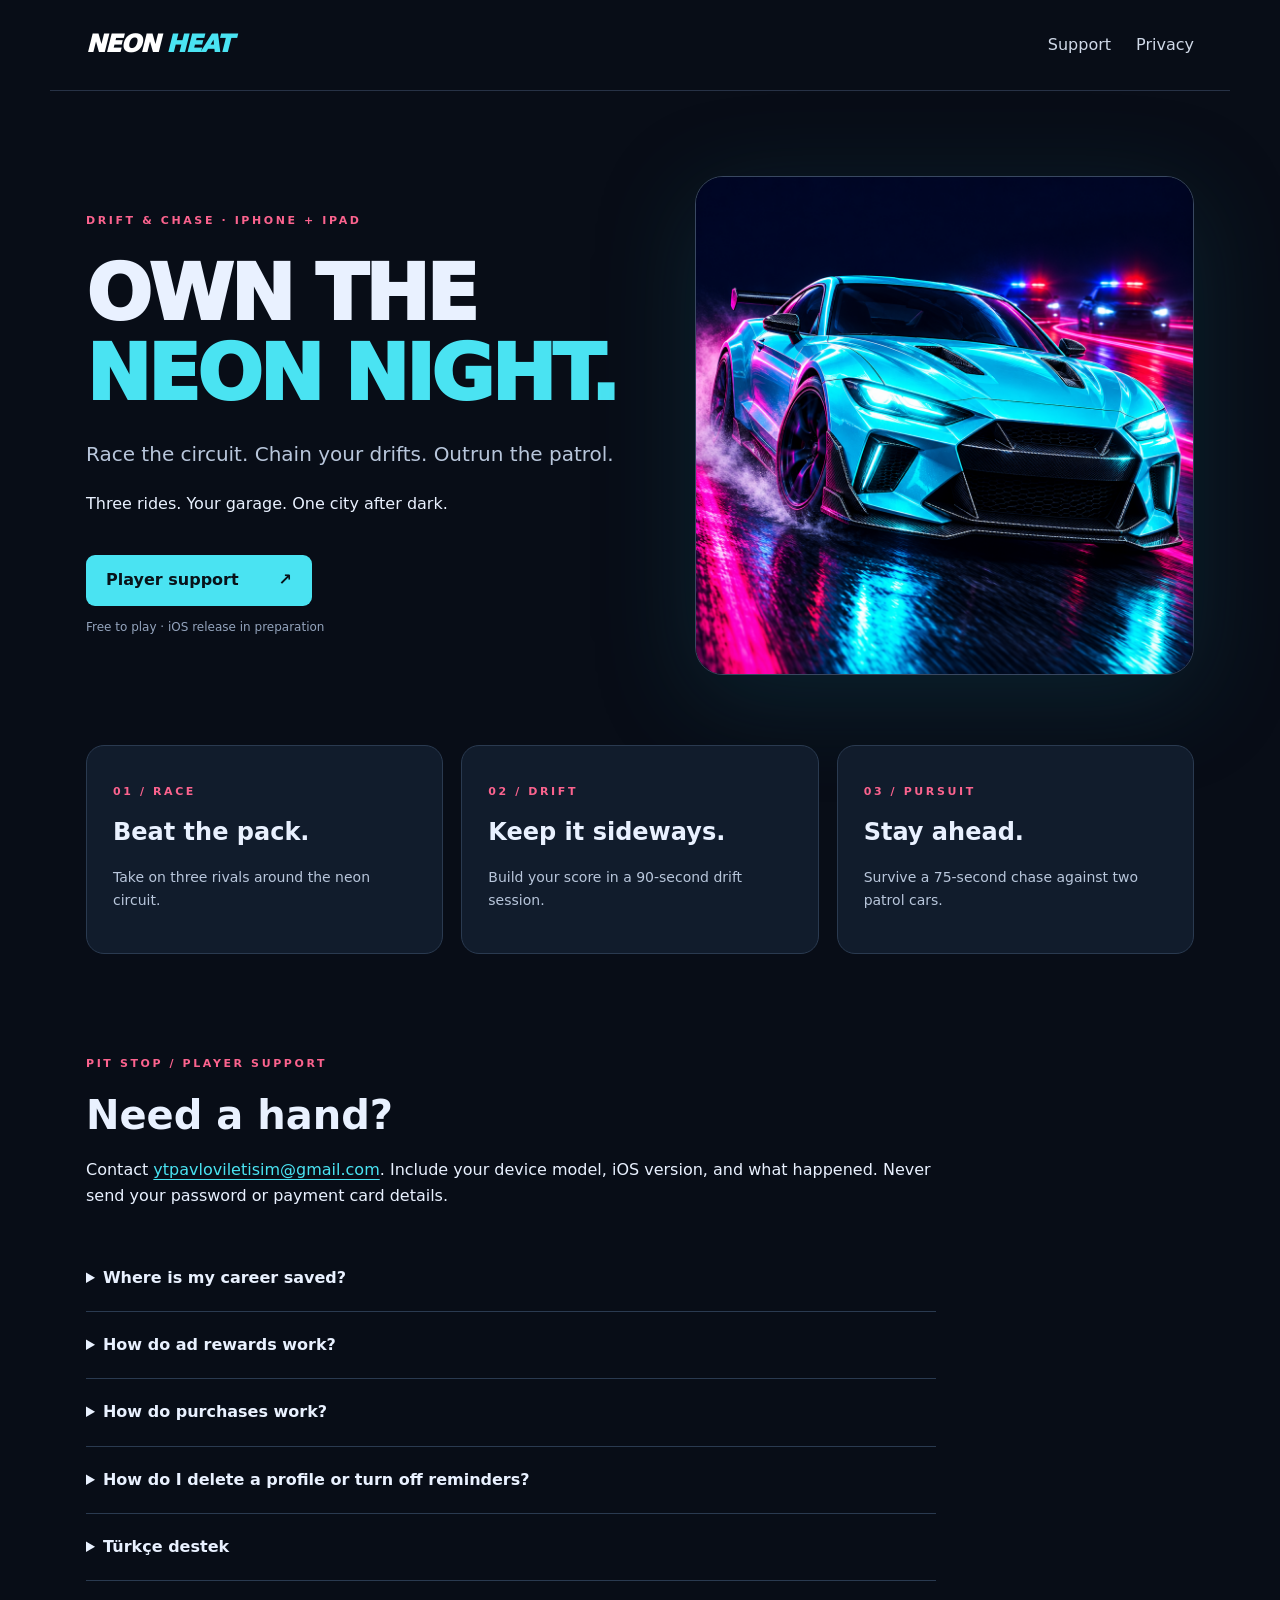
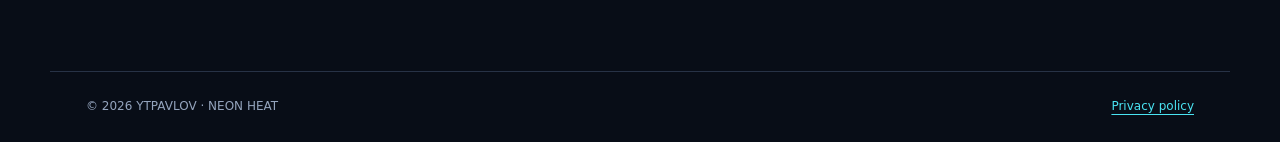
==== index.html @ 4fa9f191 "Publish NEON HEAT player support and privacy documents" ====
<!doctype html>
<html lang="en"><head><meta charset="utf-8"><meta name="viewport" content="width=device-width,initial-scale=1"><meta name="description" content="NEON HEAT: Drift & Chase — arcade racing for iPhone and iPad. Player support and privacy information."><title>NEON HEAT · Player Support</title><link rel="icon" href="icon.png"><link rel="stylesheet" href="style.css"></head>
<body><header><a href="./" class="wordmark">NEON <span>HEAT</span></a><nav><a href="#support">Support</a><a href="privacy.html">Privacy</a></nav></header><main>
<section class="hero"><div><p class="eyebrow">DRIFT & CHASE · IPHONE + IPAD</p><h1>OWN THE<br><span>NEON NIGHT.</span></h1><p class="lede">Race the circuit. Chain your drifts. Outrun the patrol.</p><p>Three rides. Your garage. One city after dark.</p><a class="button" href="#support">Player support <span>↗</span></a><p class="small">Free to play · iOS release in preparation</p></div><img class="hero-icon" src="icon.png" alt="NEON HEAT app icon: a cyan sports car under neon lights"></section>
<section class="modes"><article><p class="eyebrow">01 / RACE</p><h2>Beat the pack.</h2><p>Take on three rivals around the neon circuit.</p></article><article><p class="eyebrow">02 / DRIFT</p><h2>Keep it sideways.</h2><p>Build your score in a 90-second drift session.</p></article><article><p class="eyebrow">03 / PURSUIT</p><h2>Stay ahead.</h2><p>Survive a 75-second chase against two patrol cars.</p></article></section>
<section id="support" class="support"><p class="eyebrow">PIT STOP / PLAYER SUPPORT</p><h2>Need a hand?</h2><p>Contact <a href="mailto:ytpavloviletisim@gmail.com">ytpavloviletisim@gmail.com</a>. Include your device model, iOS version, and what happened. Never send your password or payment card details.</p><div class="faq">
<details><summary>Where is my career saved?</summary><p>Your career is stored on this device. Signing in selects your local driver profile; it does not sync progress between devices. Keep the app installed to retain progress.</p></details>
<details><summary>How do ad rewards work?</summary><p>Choose an optional rewarded video for a second chance after capture or to double session winnings. A reward is granted only after the ad service confirms completion. Closing an ad early does not grant a reward. An ad may be unavailable.</p></details>
<details><summary>How do purchases work?</summary><p>The game is free. Optional coin packs use Apple's purchase system and the price shown by the App Store. All cars and upgrades can be earned by playing. Coins are consumable items; spent coins cannot be restored. For a missing completed purchase, contact support with the transaction reference, never your card details.</p></details>
<details><summary>How do I delete a profile or turn off reminders?</summary><p>Open Settings in the game to delete the current local profile, change notification preferences, or sign out. You can also disable notifications in iOS Settings. Profile deletion is permanent and removes its local career.</p></details>
<details><summary>Türkçe destek</summary><p>Destek için <a href="mailto:ytpavloviletisim@gmail.com">ytpavloviletisim@gmail.com</a> adresine yazabilirsin. Cihaz modeli, iOS sürümü ve yaşadığın sorunu ekle. Kariyer bu cihazda saklanır; hesapla giriş yapmak cihazlar arasında kayıt eşitlemez. Reklam erken kapatılırsa ödül verilmez. Oyun ücretsizdir; araçlar oynayarak kazanılan parayla açılabilir. Bildirimler ve yerel profil silme seçeneği oyun ayarlarındadır.</p></details>
</div></section></main><footer><span>© 2026 YTPAVLOV · NEON HEAT</span><a href="privacy.html">Privacy policy</a></footer></body></html>
---- style.css ----
*{box-sizing:border-box}html{scroll-behavior:smooth}body{margin:0;background:#080d17;color:#e9f1ff;font:16px/1.65 system-ui,-apple-system,sans-serif}a{color:#4ae3f2;text-underline-offset:4px}header,footer{max-width:1180px;margin:auto;padding:25px 36px;display:flex;justify-content:space-between;align-items:center;gap:24px}header{border-bottom:1px solid #273246}.wordmark{font-size:24px;font-style:italic;font-weight:950;letter-spacing:-1px;color:white;text-decoration:none}.wordmark span,h1 span{color:#4ae3f2}nav{display:flex;gap:25px}nav a{color:#d0d9e8;text-decoration:none}main{max-width:1180px;margin:auto;padding:0 36px}.hero{display:grid;grid-template-columns:1.1fr 1fr;gap:60px;align-items:center;padding:85px 0 70px}.eyebrow{font-size:11px;font-weight:800;letter-spacing:2.6px;color:#fb638e}.hero h1{font-size:clamp(43px,6vw,77px);font-weight:950;line-height:1.04;letter-spacing:-3px;margin:24px 0}.lede{font-size:20px;color:#b8c6db}.hero-icon{width:100%;border-radius:28px;border:1px solid #394861;box-shadow:0 22px 100px #13546450}.button{display:inline-flex;justify-content:space-between;gap:40px;color:#08131a;background:#4ae3f2;font-weight:800;border-radius:9px;padding:12px 20px;text-decoration:none;margin-top:22px}.small{font-size:12px;color:#94a4bd}.modes{display:grid;grid-template-columns:repeat(3,1fr);gap:18px}.modes article{background:#111c2c;border:1px solid #2a3a50;border-radius:18px;padding:26px}.modes h2{font-size:24px;margin:12px 0}.modes p:last-child{color:#b8c6db;font-size:14px}.support{max-width:850px;padding:90px 0}.support h2{font-size:40px;line-height:1.1;margin:20px 0}.faq{margin-top:35px}details{border-bottom:1px solid #2a3a50;padding:20px 0}summary{font-weight:700;cursor:pointer}details p{color:#b8c6db}footer{font-size:12px;color:#94a4bd;border-top:1px solid #273246}.policy{max-width:850px;padding-top:60px;padding-bottom:70px}.policy h1{font-size:48px;line-height:1.1}.policy h2{font-size:24px;margin-top:35px}.policy p{color:#c2cee0}@media(max-width:700px){header,footer{padding:22px}main{padding:0 22px}.hero{grid-template-columns:1fr;gap:35px;padding:45px 0}.hero-icon{max-width:440px}.modes{grid-template-columns:1fr}.support{padding:50px 0}footer{align-items:flex-start}.policy h1{font-size:38px}}
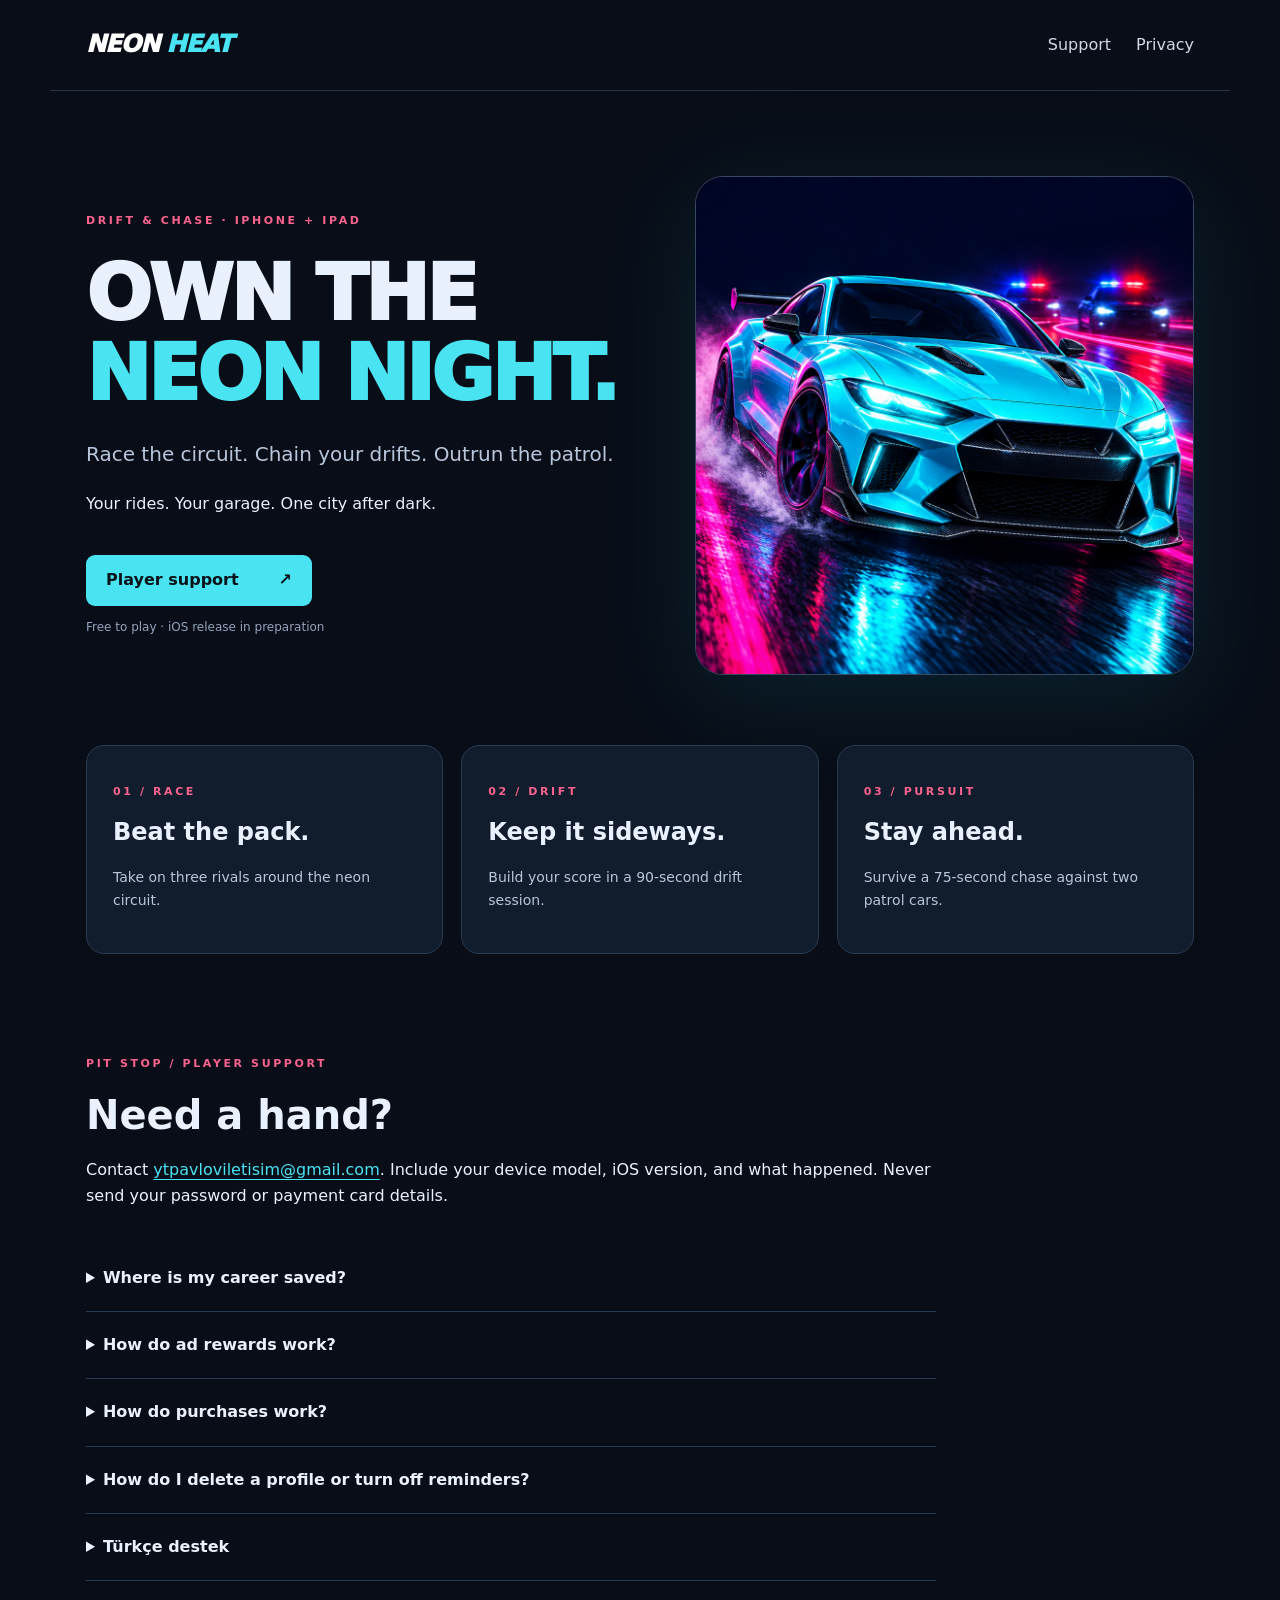
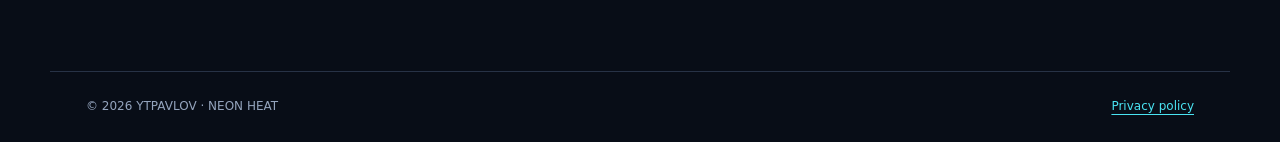
==== commit b8116ee2: "Clarify premium vehicle and permanent VIP purchases" ====
--- a/index.html
+++ b/index.html
@@ -1,12 +1,12 @@
 <!doctype html>
 <html lang="en"><head><meta charset="utf-8"><meta name="viewport" content="width=device-width,initial-scale=1"><meta name="description" content="NEON HEAT: Drift & Chase — arcade racing for iPhone and iPad. Player support and privacy information."><title>NEON HEAT · Player Support</title><link rel="icon" href="icon.png"><link rel="stylesheet" href="style.css"></head>
 <body><header><a href="./" class="wordmark">NEON <span>HEAT</span></a><nav><a href="#support">Support</a><a href="privacy.html">Privacy</a></nav></header><main>
-<section class="hero"><div><p class="eyebrow">DRIFT & CHASE · IPHONE + IPAD</p><h1>OWN THE<br><span>NEON NIGHT.</span></h1><p class="lede">Race the circuit. Chain your drifts. Outrun the patrol.</p><p>Three rides. Your garage. One city after dark.</p><a class="button" href="#support">Player support <span>↗</span></a><p class="small">Free to play · iOS release in preparation</p></div><img class="hero-icon" src="icon.png" alt="NEON HEAT app icon: a cyan sports car under neon lights"></section>
+<section class="hero"><div><p class="eyebrow">DRIFT & CHASE · IPHONE + IPAD</p><h1>OWN THE<br><span>NEON NIGHT.</span></h1><p class="lede">Race the circuit. Chain your drifts. Outrun the patrol.</p><p>Your rides. Your garage. One city after dark.</p><a class="button" href="#support">Player support <span>↗</span></a><p class="small">Free to play · iOS release in preparation</p></div><img class="hero-icon" src="icon.png" alt="NEON HEAT app icon: a cyan sports car under neon lights"></section>
 <section class="modes"><article><p class="eyebrow">01 / RACE</p><h2>Beat the pack.</h2><p>Take on three rivals around the neon circuit.</p></article><article><p class="eyebrow">02 / DRIFT</p><h2>Keep it sideways.</h2><p>Build your score in a 90-second drift session.</p></article><article><p class="eyebrow">03 / PURSUIT</p><h2>Stay ahead.</h2><p>Survive a 75-second chase against two patrol cars.</p></article></section>
 <section id="support" class="support"><p class="eyebrow">PIT STOP / PLAYER SUPPORT</p><h2>Need a hand?</h2><p>Contact <a href="mailto:ytpavloviletisim@gmail.com">ytpavloviletisim@gmail.com</a>. Include your device model, iOS version, and what happened. Never send your password or payment card details.</p><div class="faq">
 <details><summary>Where is my career saved?</summary><p>Your career is stored on this device. Signing in selects your local driver profile; it does not sync progress between devices. Keep the app installed to retain progress.</p></details>
 <details><summary>How do ad rewards work?</summary><p>Choose an optional rewarded video for a second chance after capture or to double session winnings. A reward is granted only after the ad service confirms completion. Closing an ad early does not grant a reward. An ad may be unavailable.</p></details>
-<details><summary>How do purchases work?</summary><p>The game is free. Optional coin packs use Apple's purchase system and the price shown by the App Store. All cars and upgrades can be earned by playing. Coins are consumable items; spent coins cannot be restored. For a missing completed purchase, contact support with the transaction reference, never your card details.</p></details>
+<details><summary>How do purchases work?</summary><p>The game is free. Optional coin packs, permanent ad-free VIP and premium vehicles use Apple's purchase system at the price shown by the App Store. In the upcoming seven-vehicle build, five vehicles can be earned with in-game coins; M4 and RS5 are separate permanent purchases. Cosmetics and upgrades use in-game coins. VIP removes every ad; eligible reward benefits remain subject to each session's limits. Use Restore Purchases with the same Apple purchase account for VIP and premium vehicles. Coins are consumable items and are not restored. For a missing completed purchase, contact support with the transaction reference, never your card details.</p></details>
 <details><summary>How do I delete a profile or turn off reminders?</summary><p>Open Settings in the game to delete the current local profile, change notification preferences, or sign out. You can also disable notifications in iOS Settings. Profile deletion is permanent and removes its local career.</p></details>
-<details><summary>Türkçe destek</summary><p>Destek için <a href="mailto:ytpavloviletisim@gmail.com">ytpavloviletisim@gmail.com</a> adresine yazabilirsin. Cihaz modeli, iOS sürümü ve yaşadığın sorunu ekle. Kariyer bu cihazda saklanır; hesapla giriş yapmak cihazlar arasında kayıt eşitlemez. Reklam erken kapatılırsa ödül verilmez. Oyun ücretsizdir; araçlar oynayarak kazanılan parayla açılabilir. Bildirimler ve yerel profil silme seçeneği oyun ayarlarındadır.</p></details>
+<details><summary>Türkçe destek</summary><p>Destek için <a href="mailto:ytpavloviletisim@gmail.com">ytpavloviletisim@gmail.com</a> adresine yazabilirsin. Cihaz modeli, iOS sürümü ve yaşadığın sorunu ekle. Kariyer bu cihazda saklanır; hesapla giriş yapmak cihazlar arasında kayıt eşitlemez. Reklam erken kapatılırsa ödül verilmez. Oyun ücretsizdir. Hazırlanan yedi araçlı sürümde beş araç oyun parasıyla açılır; M4 ve RS5 ayrı, kalıcı satın almalardır. Tek seferlik VIP tüm reklamları kaldırır. VIP ve premium araçlar aynı Apple satın alma hesabıyla Satın Almaları Geri Yükle üzerinden geri yüklenebilir; harcanan oyun parası geri yüklenmez. Bildirimler ve yerel profil silme seçeneği oyun ayarlarındadır.</p></details>
 </div></section></main><footer><span>© 2026 YTPAVLOV · NEON HEAT</span><a href="privacy.html">Privacy policy</a></footer></body></html>
